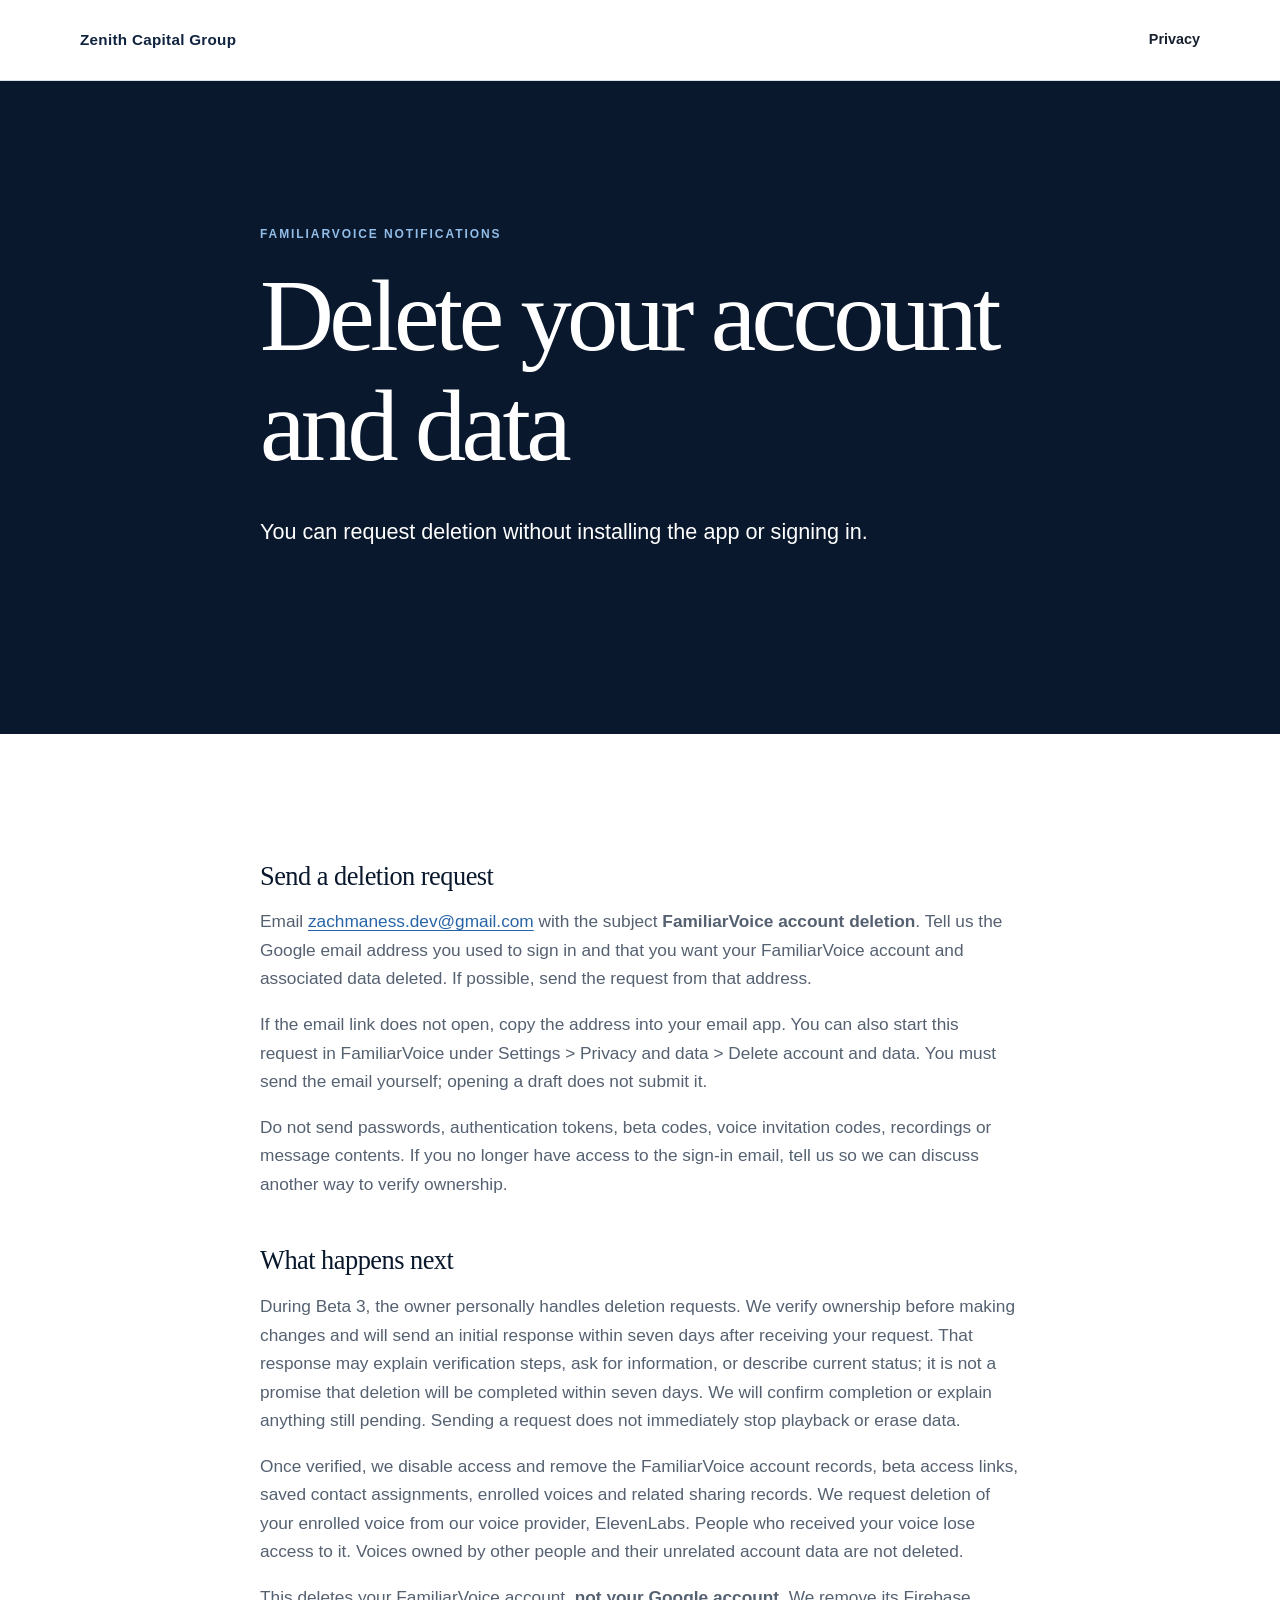
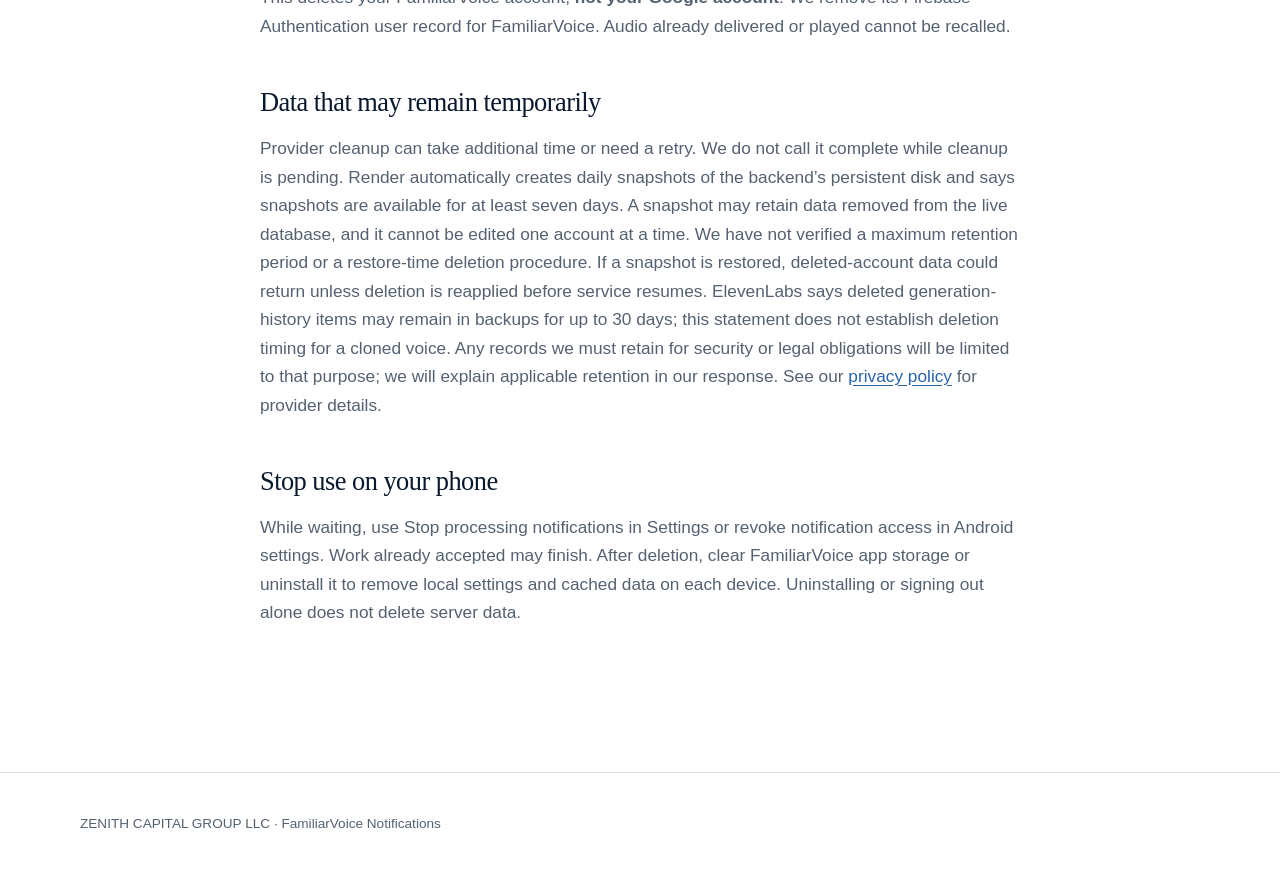
==== delete-account.html @ b1e57226 "Publish FamiliarVoice privacy and deletion pages" ====
<!doctype html>
<html lang="en">
<head>
<meta charset="utf-8">
<meta name="viewport" content="width=device-width, initial-scale=1">
<meta name="description" content="Request deletion of your FamiliarVoice account and associated data.">
<title>Delete your FamiliarVoice account | Zenith Capital Group</title>
<link rel="stylesheet" href="styles.css">
</head>
<body>
<a class="skip-link" href="#main-content">Skip to main content</a>
<header class="site-header"><div class="container header-inner">
<a class="wordmark" href="index.html">Zenith Capital Group</a>
<nav aria-label="Primary navigation"><a href="privacy.html">Privacy</a></nav>
</div></header>
<main id="main-content">
<section class="page-intro"><div class="container narrow">
<p class="eyebrow">FamiliarVoice Notifications</p>
<h1>Delete your account and data</h1>
<p class="lead">You can request deletion without installing the app or signing in.</p>
</div></section>
<section class="section"><div class="container narrow prose">
<h2>Send a deletion request</h2>
<p>Email <a href="mailto:zachmaness.dev@gmail.com?subject=FamiliarVoice%20account%20deletion">zachmaness.dev@gmail.com</a> with the subject <strong>FamiliarVoice account deletion</strong>. Tell us the Google email address you used to sign in and that you want your FamiliarVoice account and associated data deleted. If possible, send the request from that address.</p>
<p>If the email link does not open, copy the address into your email app. You can also start this request in FamiliarVoice under Settings &gt; Privacy and data &gt; Delete account and data. You must send the email yourself; opening a draft does not submit it.</p>
<p>Do not send passwords, authentication tokens, beta codes, voice invitation codes, recordings or message contents. If you no longer have access to the sign-in email, tell us so we can discuss another way to verify ownership.</p>
<h2>What happens next</h2>
<p>During Beta 3, the owner personally handles deletion requests. We verify ownership before making changes and will send an initial response within seven days after receiving your request. That response may explain verification steps, ask for information, or describe current status; it is not a promise that deletion will be completed within seven days. We will confirm completion or explain anything still pending. Sending a request does not immediately stop playback or erase data.</p>
<p>Once verified, we disable access and remove the FamiliarVoice account records, beta access links, saved contact assignments, enrolled voices and related sharing records. We request deletion of your enrolled voice from our voice provider, ElevenLabs. People who received your voice lose access to it. Voices owned by other people and their unrelated account data are not deleted.</p>
<p>This deletes your FamiliarVoice account, <strong>not your Google account</strong>. We remove its Firebase Authentication user record for FamiliarVoice. Audio already delivered or played cannot be recalled.</p>
<h2>Data that may remain temporarily</h2>
<p>Provider cleanup can take additional time or need a retry. We do not call it complete while cleanup is pending. Render automatically creates daily snapshots of the backend’s persistent disk and says snapshots are available for at least seven days. A snapshot may retain data removed from the live database, and it cannot be edited one account at a time. We have not verified a maximum retention period or a restore-time deletion procedure. If a snapshot is restored, deleted-account data could return unless deletion is reapplied before service resumes. ElevenLabs says deleted generation-history items may remain in backups for up to 30 days; this statement does not establish deletion timing for a cloned voice. Any records we must retain for security or legal obligations will be limited to that purpose; we will explain applicable retention in our response. See our <a href="privacy.html">privacy policy</a> for provider details.</p>
<h2>Stop use on your phone</h2>
<p>While waiting, use Stop processing notifications in Settings or revoke notification access in Android settings. Work already accepted may finish. After deletion, clear FamiliarVoice app storage or uninstall it to remove local settings and cached data on each device. Uninstalling or signing out alone does not delete server data.</p>
</div></section>
</main>
<footer class="site-footer"><div class="container"><p>ZENITH CAPITAL GROUP LLC · FamiliarVoice Notifications</p></div></footer>
</body></html>
---- styles.css ----
:root {
  --navy: #10233f;
  --navy-deep: #09182c;
  --blue: #2864a7;
  --sky: #dceaf8;
  --ink: #17212f;
  --muted: #556171;
  --paper: #ffffff;
  --soft: #f3f6f9;
  --line: #d8e0e8;
  --max-width: 1120px;
}

* {
  box-sizing: border-box;
}

html {
  scroll-behavior: smooth;
}

body {
  margin: 0;
  color: var(--ink);
  background: var(--paper);
  font-family: Arial, Helvetica, sans-serif;
  font-size: 1rem;
  line-height: 1.65;
}

a {
  color: var(--blue);
  text-underline-offset: 0.2em;
}

a:hover {
  text-decoration-thickness: 2px;
}

a:focus-visible {
  outline: 3px solid #f4b942;
  outline-offset: 4px;
  border-radius: 2px;
}

.skip-link {
  position: fixed;
  top: 0.75rem;
  left: 0.75rem;
  z-index: 10;
  padding: 0.65rem 0.9rem;
  color: var(--navy-deep);
  background: #fff;
  font-weight: 700;
  transform: translateY(-200%);
}

.skip-link:focus {
  transform: translateY(0);
}

.container {
  width: min(calc(100% - 2.5rem), var(--max-width));
  margin-inline: auto;
}

.narrow {
  max-width: 760px;
}

.site-header {
  border-bottom: 1px solid var(--line);
  background: rgba(255, 255, 255, 0.98);
}

.header-inner,
.footer-inner {
  display: flex;
  align-items: center;
  justify-content: space-between;
  gap: 2rem;
}

.header-inner {
  min-height: 80px;
}

.wordmark {
  display: inline-flex;
  align-items: center;
  gap: 0.75rem;
  color: var(--navy);
  font-size: 0.95rem;
  font-weight: 700;
  letter-spacing: 0.02em;
  text-decoration: none;
}

.mark {
  display: grid;
  width: 2rem;
  height: 2rem;
  place-items: center;
  color: #fff;
  background: var(--navy);
  font-family: Georgia, "Times New Roman", serif;
  font-size: 1.25rem;
}

nav {
  display: flex;
  gap: 1.6rem;
}

nav a {
  color: var(--ink);
  font-size: 0.9rem;
  font-weight: 700;
  text-decoration: none;
}

.hero {
  display: grid;
  min-height: 70vh;
  align-items: center;
  color: #fff;
  background:
    linear-gradient(110deg, rgba(9, 24, 44, 0.99), rgba(16, 35, 63, 0.94)),
    var(--navy-deep);
}

.hero-content {
  padding-block: 7rem;
}

.eyebrow {
  margin: 0 0 1rem;
  color: var(--blue);
  font-size: 0.75rem;
  font-weight: 800;
  letter-spacing: 0.16em;
  text-transform: uppercase;
}

.hero .eyebrow {
  color: #91bde8;
}

h1,
h2 {
  margin: 0;
  color: var(--navy-deep);
  font-family: Georgia, "Times New Roman", serif;
  font-weight: 500;
  line-height: 1.08;
}

h1 {
  max-width: 900px;
  font-size: clamp(3rem, 8vw, 6.5rem);
  letter-spacing: -0.045em;
}

.hero h1 {
  color: #fff;
}

.hero h1 span {
  color: #9dc3e8;
}

h2 {
  font-size: clamp(2rem, 5vw, 3.75rem);
  letter-spacing: -0.035em;
}

.lead {
  max-width: 720px;
  margin: 2rem 0 2.5rem;
  color: inherit;
  font-size: clamp(1.1rem, 2vw, 1.35rem);
}

.hero .lead {
  color: #e0e9f3;
}

.button {
  display: inline-block;
  padding: 0.85rem 1.25rem;
  border: 1px solid #8db7df;
  color: #fff;
  font-weight: 700;
  text-decoration: none;
}

.button:hover {
  color: var(--navy-deep);
  background: #fff;
}

.section {
  padding-block: clamp(4.5rem, 10vw, 8rem);
}

.section-muted {
  background: var(--soft);
}

.project-grid,
.contact-grid {
  display: grid;
  grid-template-columns: minmax(0, 1fr) minmax(280px, 0.8fr);
  gap: clamp(3rem, 8vw, 8rem);
  align-items: start;
}

.project-copy,
.contact-grid > :last-child {
  font-size: 1.08rem;
}

.project-copy p:first-child {
  margin-top: 0;
}

.text-link {
  display: inline-block;
  margin-top: 1rem;
  color: var(--navy);
  font-weight: 800;
}

.page-intro {
  padding-block: clamp(5rem, 12vw, 9rem);
  color: #fff;
  background: var(--navy-deep);
}

.page-intro h1 {
  color: #fff;
}

.page-intro .eyebrow {
  color: #91bde8;
}

.prose h2 {
  margin-top: 3rem;
  font-size: 1.65rem;
  letter-spacing: -0.02em;
}

.prose h2:first-child {
  margin-top: 0;
}

.prose p {
  color: var(--muted);
  font-size: 1.08rem;
}

.site-footer {
  padding-block: 2.5rem;
  border-top: 1px solid var(--line);
  color: var(--muted);
  font-size: 0.85rem;
}

.site-footer p {
  margin: 0;
}

@media (max-width: 700px) {
  .header-inner {
    min-height: auto;
    padding-block: 1rem;
  }

  .header-inner,
  .footer-inner,
  .project-grid,
  .contact-grid {
    align-items: flex-start;
    flex-direction: column;
    grid-template-columns: 1fr;
    gap: 2rem;
  }

  nav {
    width: 100%;
    gap: 1.1rem;
    overflow-x: auto;
  }

  .hero {
    min-height: auto;
  }

  .hero-content {
    padding-block: 5rem;
  }
}

@media (prefers-reduced-motion: reduce) {
  html {
    scroll-behavior: auto;
  }
}
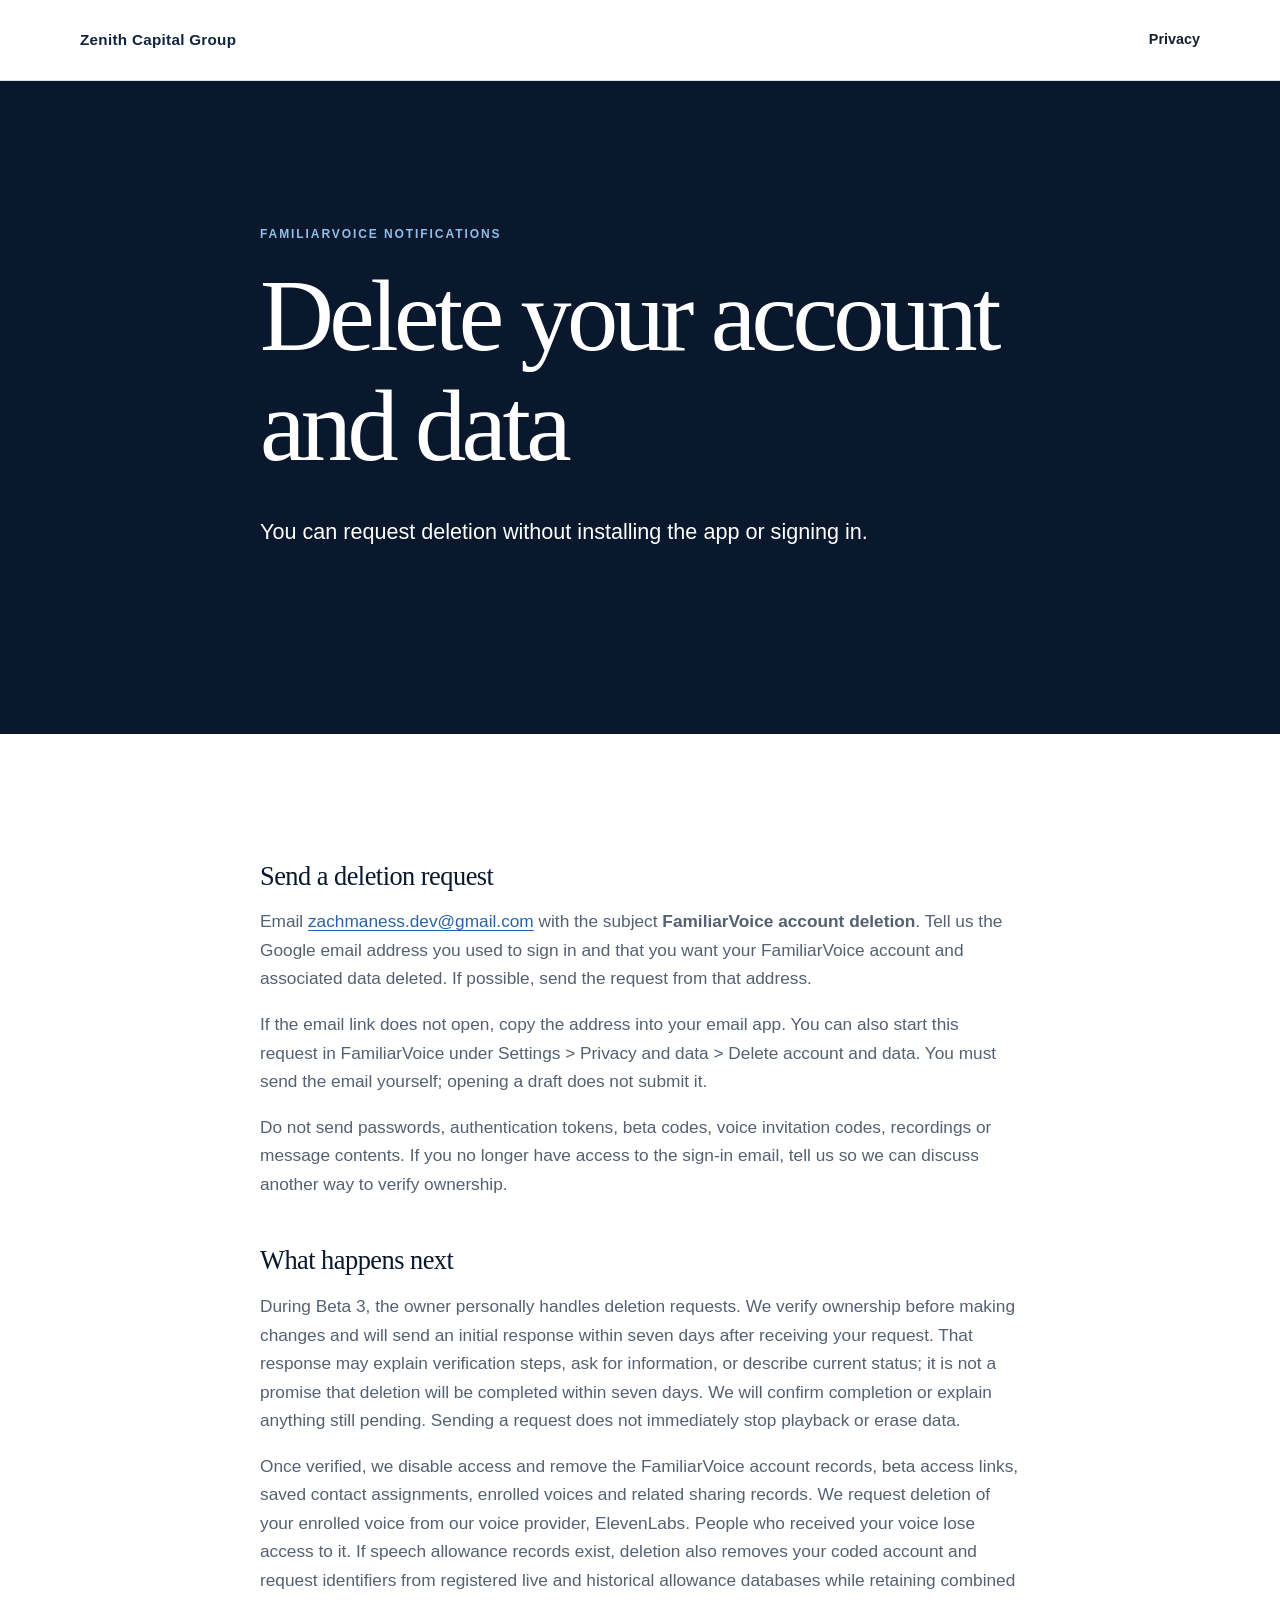
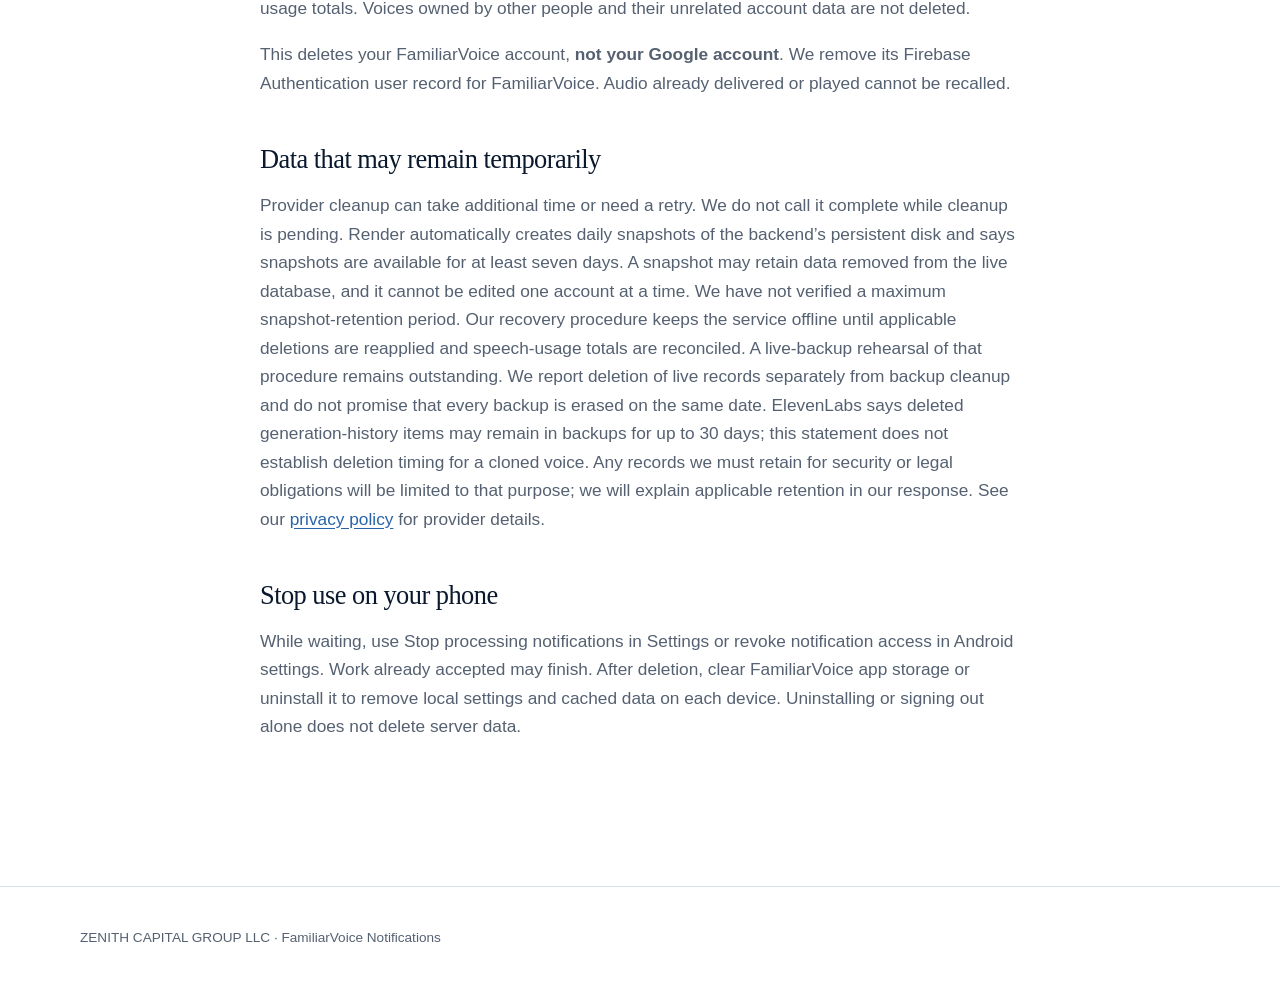
==== commit 7b12a816: "Clarify allowance records and backup recovery privacy boundaries" ====
--- a/delete-account.html
+++ b/delete-account.html
@@ -26,10 +26,10 @@
 <p>Do not send passwords, authentication tokens, beta codes, voice invitation codes, recordings or message contents. If you no longer have access to the sign-in email, tell us so we can discuss another way to verify ownership.</p>
 <h2>What happens next</h2>
 <p>During Beta 3, the owner personally handles deletion requests. We verify ownership before making changes and will send an initial response within seven days after receiving your request. That response may explain verification steps, ask for information, or describe current status; it is not a promise that deletion will be completed within seven days. We will confirm completion or explain anything still pending. Sending a request does not immediately stop playback or erase data.</p>
-<p>Once verified, we disable access and remove the FamiliarVoice account records, beta access links, saved contact assignments, enrolled voices and related sharing records. We request deletion of your enrolled voice from our voice provider, ElevenLabs. People who received your voice lose access to it. Voices owned by other people and their unrelated account data are not deleted.</p>
+<p>Once verified, we disable access and remove the FamiliarVoice account records, beta access links, saved contact assignments, enrolled voices and related sharing records. We request deletion of your enrolled voice from our voice provider, ElevenLabs. People who received your voice lose access to it. If speech allowance records exist, deletion also removes your coded account and request identifiers from registered live and historical allowance databases while retaining combined usage totals. Voices owned by other people and their unrelated account data are not deleted.</p>
 <p>This deletes your FamiliarVoice account, <strong>not your Google account</strong>. We remove its Firebase Authentication user record for FamiliarVoice. Audio already delivered or played cannot be recalled.</p>
 <h2>Data that may remain temporarily</h2>
-<p>Provider cleanup can take additional time or need a retry. We do not call it complete while cleanup is pending. Render automatically creates daily snapshots of the backend’s persistent disk and says snapshots are available for at least seven days. A snapshot may retain data removed from the live database, and it cannot be edited one account at a time. We have not verified a maximum retention period or a restore-time deletion procedure. If a snapshot is restored, deleted-account data could return unless deletion is reapplied before service resumes. ElevenLabs says deleted generation-history items may remain in backups for up to 30 days; this statement does not establish deletion timing for a cloned voice. Any records we must retain for security or legal obligations will be limited to that purpose; we will explain applicable retention in our response. See our <a href="privacy.html">privacy policy</a> for provider details.</p>
+<p>Provider cleanup can take additional time or need a retry. We do not call it complete while cleanup is pending. Render automatically creates daily snapshots of the backend’s persistent disk and says snapshots are available for at least seven days. A snapshot may retain data removed from the live database, and it cannot be edited one account at a time. We have not verified a maximum snapshot-retention period. Our recovery procedure keeps the service offline until applicable deletions are reapplied and speech-usage totals are reconciled. A live-backup rehearsal of that procedure remains outstanding. We report deletion of live records separately from backup cleanup and do not promise that every backup is erased on the same date. ElevenLabs says deleted generation-history items may remain in backups for up to 30 days; this statement does not establish deletion timing for a cloned voice. Any records we must retain for security or legal obligations will be limited to that purpose; we will explain applicable retention in our response. See our <a href="privacy.html">privacy policy</a> for provider details.</p>
 <h2>Stop use on your phone</h2>
 <p>While waiting, use Stop processing notifications in Settings or revoke notification access in Android settings. Work already accepted may finish. After deletion, clear FamiliarVoice app storage or uninstall it to remove local settings and cached data on each device. Uninstalling or signing out alone does not delete server data.</p>
 </div></section>
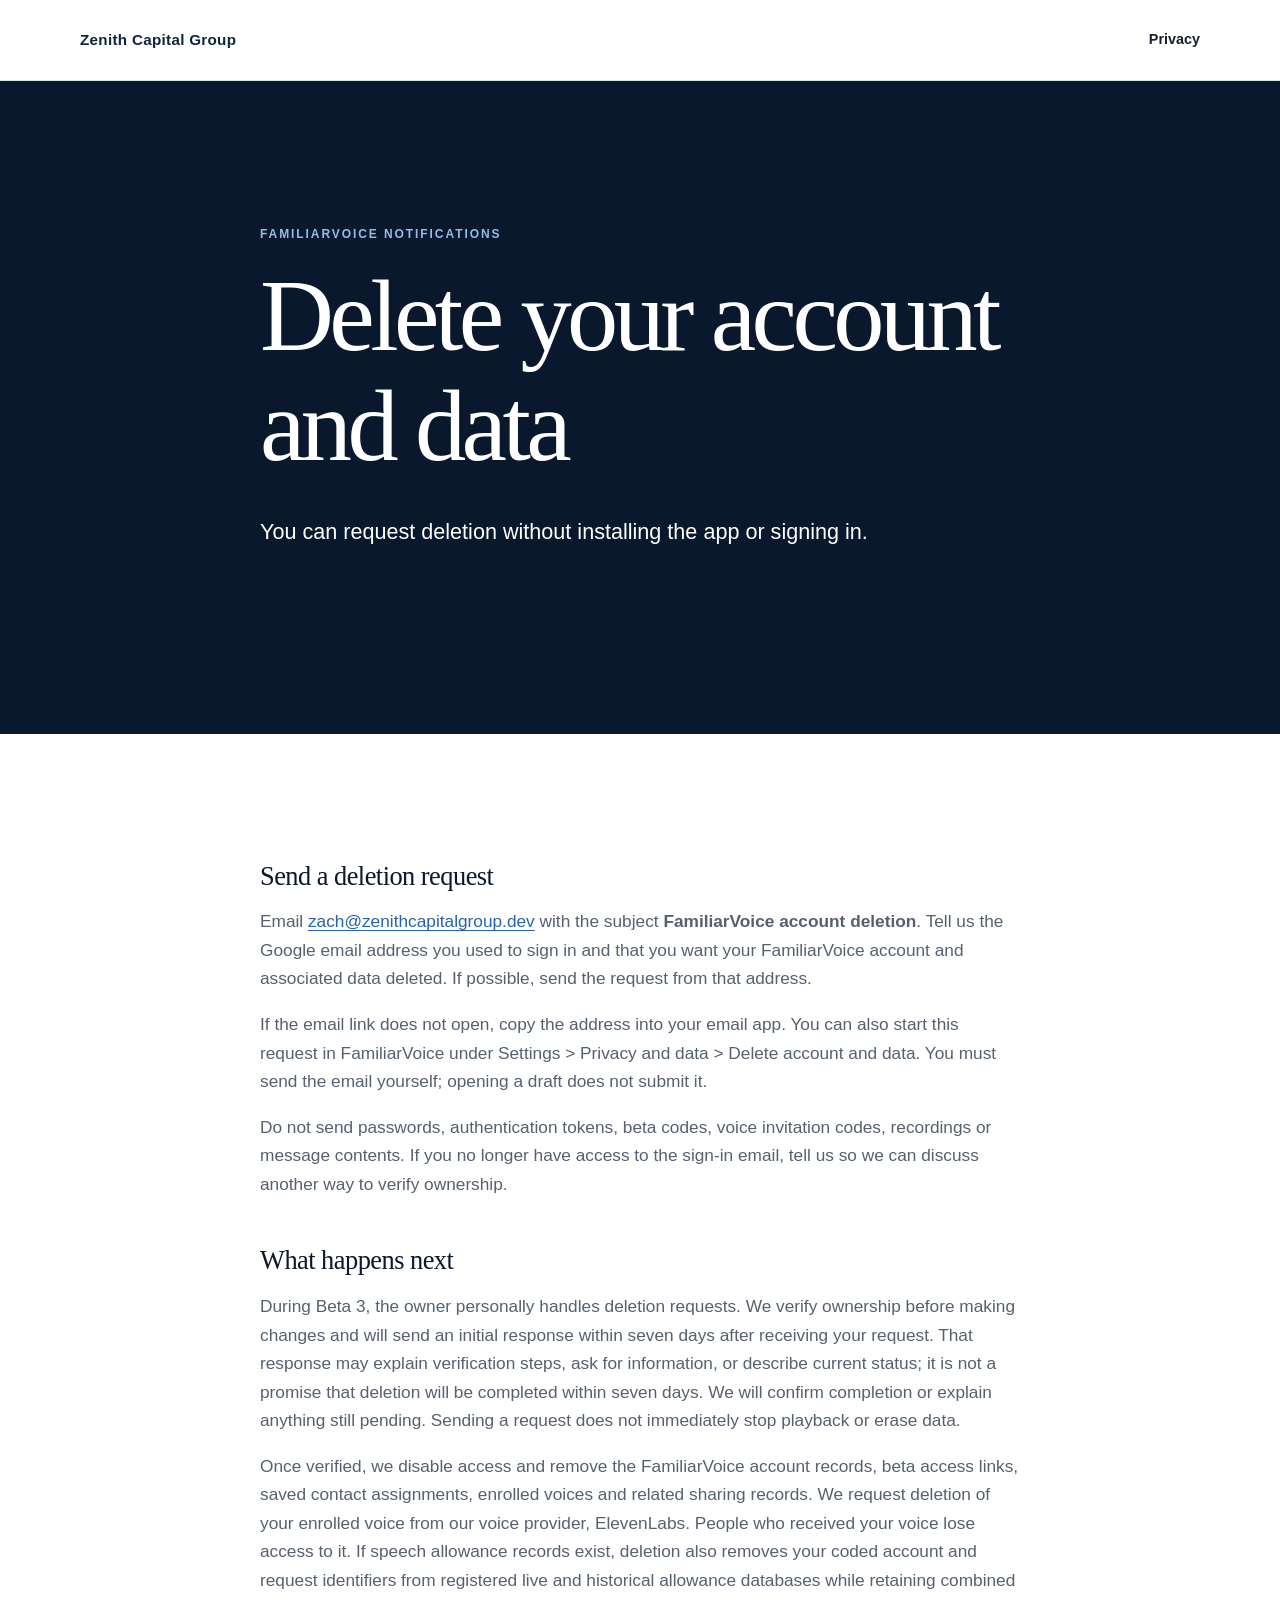
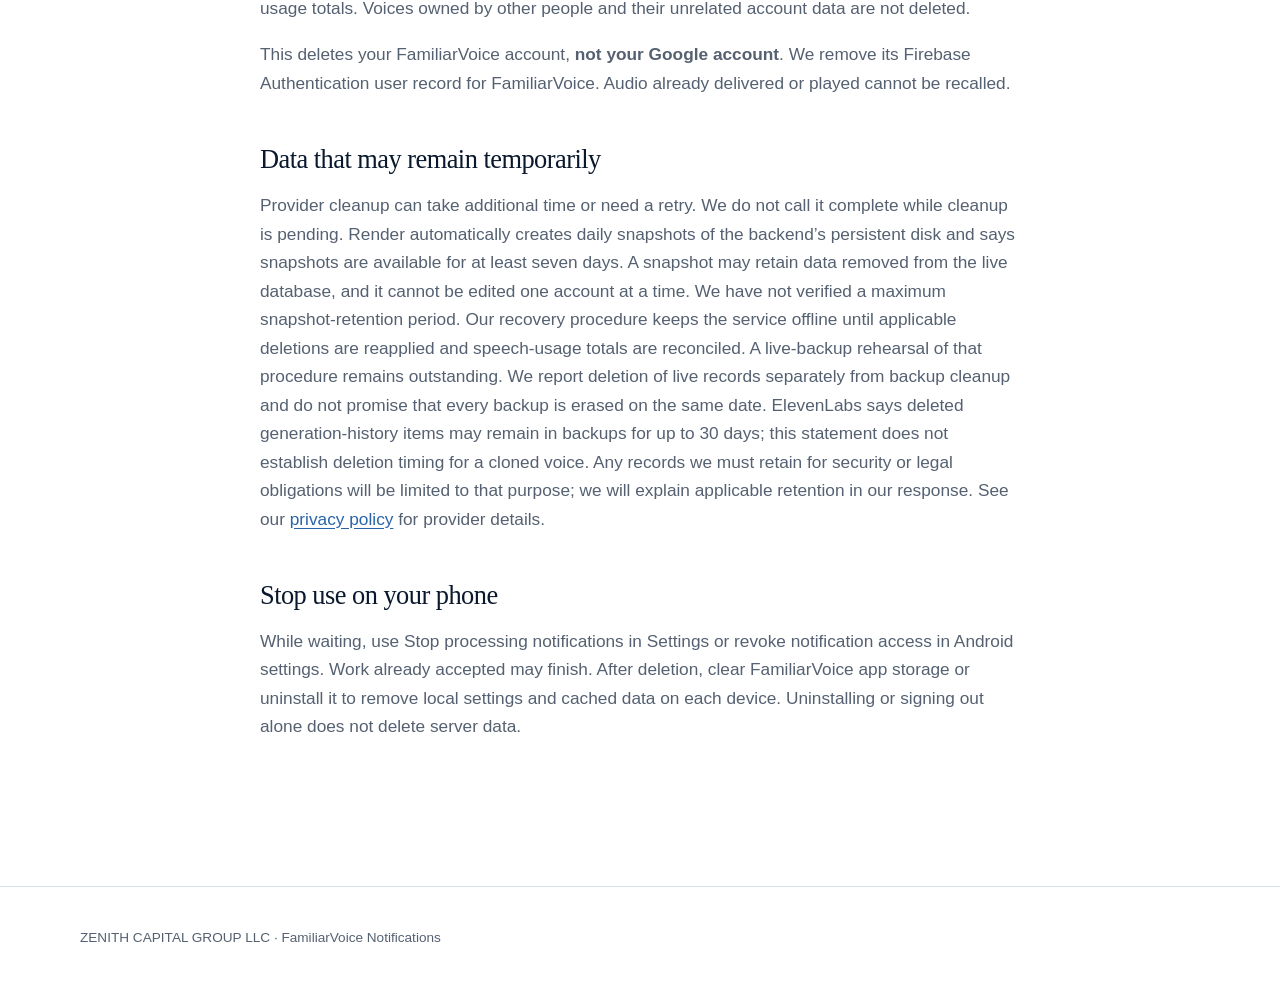
==== commit 5c6e405b: "Use verified company-domain contact email" ====
--- a/delete-account.html
+++ b/delete-account.html
@@ -21,7 +21,7 @@
 </div></section>
 <section class="section"><div class="container narrow prose">
 <h2>Send a deletion request</h2>
-<p>Email <a href="mailto:zachmaness.dev@gmail.com?subject=FamiliarVoice%20account%20deletion">zachmaness.dev@gmail.com</a> with the subject <strong>FamiliarVoice account deletion</strong>. Tell us the Google email address you used to sign in and that you want your FamiliarVoice account and associated data deleted. If possible, send the request from that address.</p>
+<p>Email <a href="mailto:zach@zenithcapitalgroup.dev?subject=FamiliarVoice%20account%20deletion">zach@zenithcapitalgroup.dev</a> with the subject <strong>FamiliarVoice account deletion</strong>. Tell us the Google email address you used to sign in and that you want your FamiliarVoice account and associated data deleted. If possible, send the request from that address.</p>
 <p>If the email link does not open, copy the address into your email app. You can also start this request in FamiliarVoice under Settings &gt; Privacy and data &gt; Delete account and data. You must send the email yourself; opening a draft does not submit it.</p>
 <p>Do not send passwords, authentication tokens, beta codes, voice invitation codes, recordings or message contents. If you no longer have access to the sign-in email, tell us so we can discuss another way to verify ownership.</p>
 <h2>What happens next</h2>
